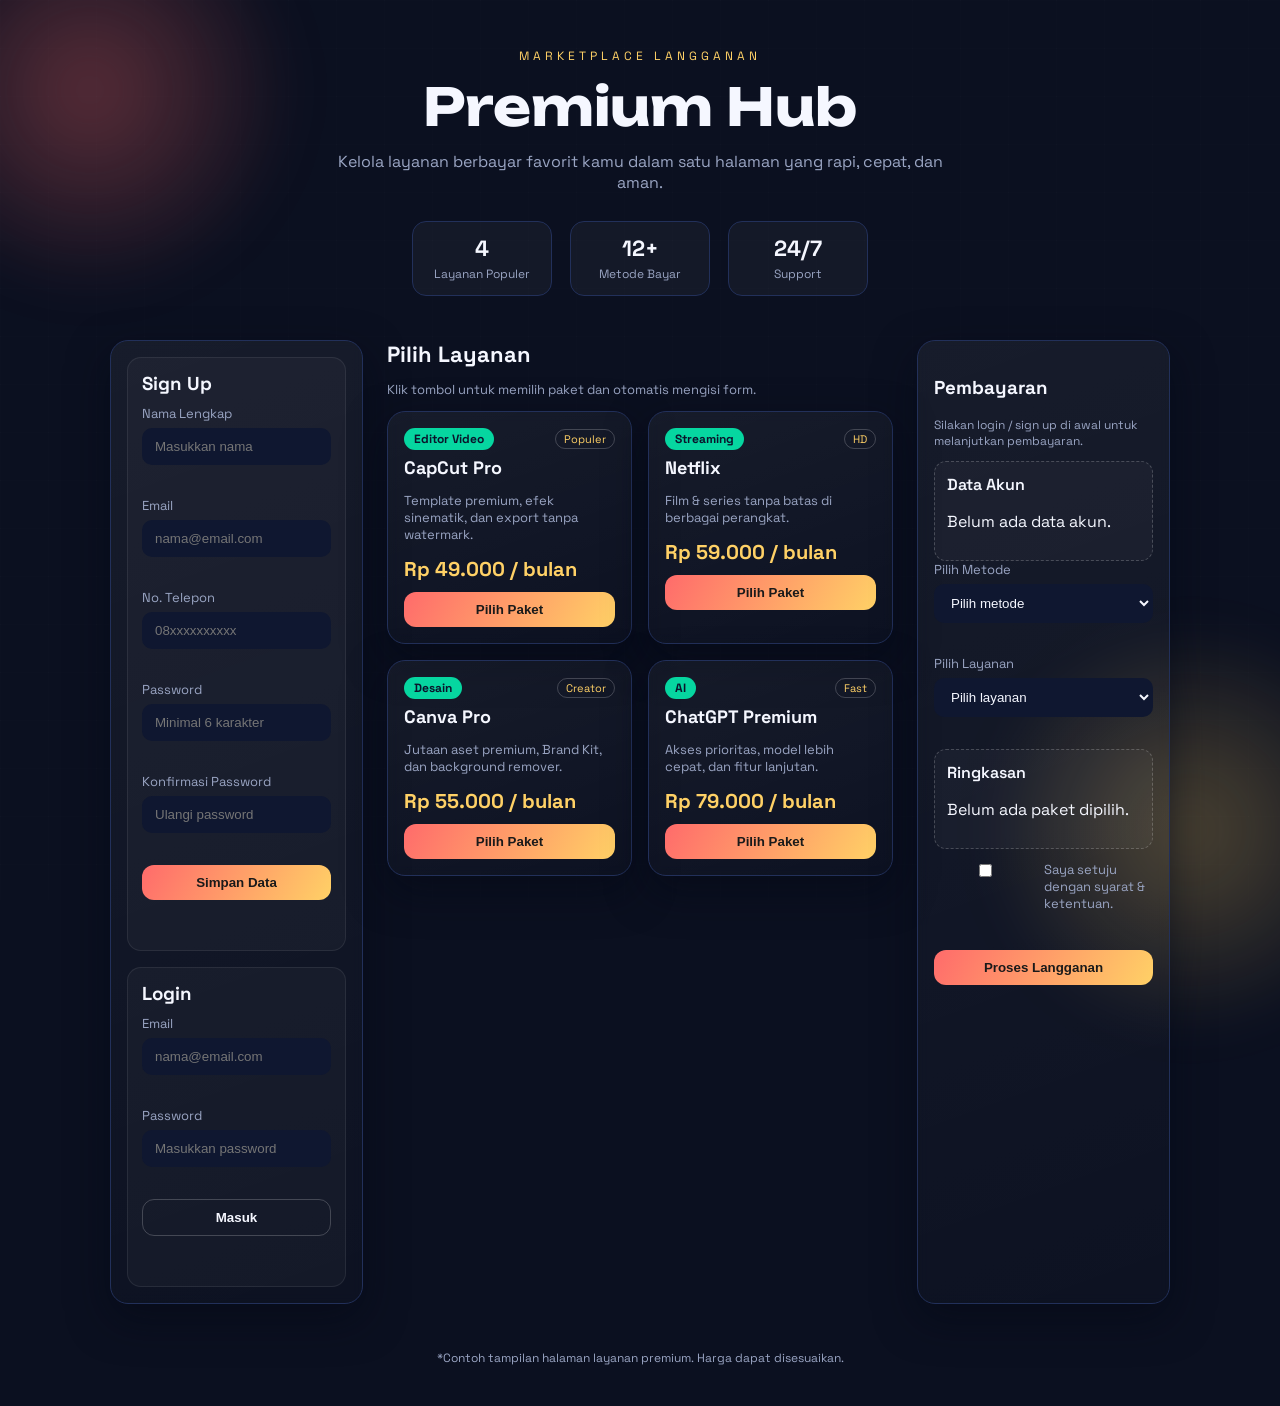
==== index.html @ 7f11943b "Add files via upload" ====
<!doctype html>
<html lang="id">
<head>
  <meta charset="utf-8" />
  <meta name="viewport" content="width=device-width, initial-scale=1" />
  <title>Premium Hub</title>
  <link rel="stylesheet" href="styles.css" />
</head>
<body>
  <div class="bg-orb orb-1"></div>
  <div class="bg-orb orb-2"></div>
  <div class="bg-grid"></div>

  <header class="hero">
    <p class="eyebrow">Marketplace Langganan</p>
    <h1>Premium Hub</h1>
    <p class="sub">Kelola layanan berbayar favorit kamu dalam satu halaman yang rapi, cepat, dan aman.</p>
    <div class="hero-stats">
      <div class="stat">
        <span class="stat-value">4</span>
        <span class="stat-label">Layanan Populer</span>
      </div>
      <div class="stat">
        <span class="stat-value">12+</span>
        <span class="stat-label">Metode Bayar</span>
      </div>
      <div class="stat">
        <span class="stat-value">24/7</span>
        <span class="stat-label">Support</span>
      </div>
    </div>
  </header>

  <main class="container">
    <aside class="card auth-panel">
      <div class="auth-grid">
        <div class="auth-card">
          <h3>Sign Up</h3>
          <form id="signup-form" novalidate>
            <div class="field-group" data-field="su-nama">
              <label for="su-nama">Nama Lengkap</label>
              <input id="su-nama" name="su-nama" type="text" placeholder="Masukkan nama" required />
              <small class="error"></small>
            </div>

            <div class="field-group" data-field="su-email">
              <label for="su-email">Email</label>
              <input id="su-email" name="su-email" type="email" placeholder="nama@email.com" required />
              <small class="error"></small>
            </div>

            <div class="field-group" data-field="su-telepon">
              <label for="su-telepon">No. Telepon</label>
              <input id="su-telepon" name="su-telepon" type="tel" placeholder="08xxxxxxxxxx" required />
              <small class="error"></small>
            </div>

            <div class="field-group" data-field="su-password">
              <label for="su-password">Password</label>
              <input id="su-password" name="su-password" type="password" placeholder="Minimal 6 karakter" required />
              <small class="error"></small>
            </div>

            <div class="field-group" data-field="su-confirm">
              <label for="su-confirm">Konfirmasi Password</label>
              <input id="su-confirm" name="su-confirm" type="password" placeholder="Ulangi password" required />
              <small class="error"></small>
            </div>

            <button class="btn" type="submit">Simpan Data</button>
            <p class="muted tiny" id="signup-message"></p>
          </form>
        </div>

        <div class="auth-card">
          <h3>Login</h3>
          <form id="login-form" novalidate>
            <div class="field-group" data-field="login-email">
              <label for="login-email">Email</label>
              <input id="login-email" name="login-email" type="email" placeholder="nama@email.com" required />
              <small class="error"></small>
            </div>

            <div class="field-group" data-field="login-password">
              <label for="login-password">Password</label>
              <input id="login-password" name="login-password" type="password" placeholder="Masukkan password" required />
              <small class="error"></small>
            </div>

            <button class="btn ghost" type="submit">Masuk</button>
            <p class="muted tiny" id="login-message"></p>
          </form>
        </div>
      </div>
    </aside>

    <section>
      <div class="section-title">
        <h2>Pilih Layanan</h2>
        <p class="muted">Klik tombol untuk memilih paket dan otomatis mengisi form.</p>
      </div>
      <div class="grid">
        <article class="card service" data-plan="CapCut Pro" data-price="49000">
          <div class="card-top">
            <span class="badge">Editor Video</span>
            <span class="tag">Populer</span>
          </div>
          <h3>CapCut Pro</h3>
          <p class="muted">Template premium, efek sinematik, dan export tanpa watermark.</p>
          <div class="price">Rp 49.000 / bulan</div>
          <button class="btn choose" type="button">Pilih Paket</button>
        </article>

        <article class="card service" data-plan="Netflix" data-price="59000">
          <div class="card-top">
            <span class="badge">Streaming</span>
            <span class="tag">HD</span>
          </div>
          <h3>Netflix</h3>
          <p class="muted">Film & series tanpa batas di berbagai perangkat.</p>
          <div class="price">Rp 59.000 / bulan</div>
          <button class="btn choose" type="button">Pilih Paket</button>
        </article>

        <article class="card service" data-plan="Canva Pro" data-price="55000">
          <div class="card-top">
            <span class="badge">Desain</span>
            <span class="tag">Creator</span>
          </div>
          <h3>Canva Pro</h3>
          <p class="muted">Jutaan aset premium, Brand Kit, dan background remover.</p>
          <div class="price">Rp 55.000 / bulan</div>
          <button class="btn choose" type="button">Pilih Paket</button>
        </article>

        <article class="card service" data-plan="ChatGPT Premium" data-price="79000">
          <div class="card-top">
            <span class="badge">AI</span>
            <span class="tag">Fast</span>
          </div>
          <h3>ChatGPT Premium</h3>
          <p class="muted">Akses prioritas, model lebih cepat, dan fitur lanjutan.</p>
          <div class="price">Rp 79.000 / bulan</div>
          <button class="btn choose" type="button">Pilih Paket</button>
        </article>
      </div>
    </section>

    <aside class="card form-card" id="payment-section">
      <h3>Pembayaran</h3>
      <p class="muted tiny">Silakan login / sign up di awal untuk melanjutkan pembayaran.</p>
      <div class="summary" id="account-summary">
        <p class="summary-title">Data Akun</p>
        <p class="summary-detail" id="account-text">Belum ada data akun.</p>
      </div>

      <form id="payment-form" novalidate>
        <div class="field-group" data-field="payment">
          <label for="payment">Pilih Metode</label>
          <select id="payment" name="payment" required>
            <option value="">Pilih metode</option>
            <option>Kartu Kredit / Debit</option>
            <option>Transfer Bank (VA)</option>
            <option>E-Wallet (OVO/DANA/GoPay)</option>
            <option>QRIS</option>
          </select>
          <small class="error"></small>
        </div>

        <div class="field-group" data-field="plan">
          <label for="plan">Pilih Layanan</label>
          <select id="plan" name="plan" required>
            <option value="">Pilih layanan</option>
            <option value="CapCut Pro">CapCut Pro</option>
            <option value="Netflix">Netflix</option>
            <option value="Canva Pro">Canva Pro</option>
            <option value="ChatGPT Premium">ChatGPT Premium</option>
          </select>
          <small class="error"></small>
        </div>

        <div class="summary" id="summary">
          <p class="summary-title">Ringkasan</p>
          <p class="summary-detail" id="summary-text">Belum ada paket dipilih.</p>
        </div>

        <label class="checkbox">
          <input id="agree" type="checkbox" />
          <span>Saya setuju dengan syarat & ketentuan.</span>
        </label>
        <small class="error" id="agree-error"></small>

        <button class="btn" id="submit-btn" type="submit">Proses Langganan</button>
        <p class="muted tiny" id="form-message"></p>
      </form>
    </aside>
  </main>

  <footer>
    *Contoh tampilan halaman layanan premium. Harga dapat disesuaikan.
  </footer>

  <div class="modal" id="invoice-modal" aria-hidden="true">
    <div class="modal-card" role="dialog" aria-modal="true" aria-labelledby="invoice-title">
      <div class="modal-head">
        <h3 id="invoice-title">Invoice Sementara</h3>
        <button class="icon-btn" id="close-invoice" type="button" aria-label="Tutup">✕</button>
      </div>
      <p class="muted">Periksa ringkasan pesanan kamu sebelum lanjut.</p>
      <div class="invoice-list" id="invoice-list"></div>
      <div class="modal-actions">
        <button class="btn ghost" id="close-invoice-2" type="button">Kembali</button>
        <button class="btn" id="go-checkout" type="button">Lanjut ke Checkout</button>
        <button class="btn whatsapp" id="send-whatsapp" type="button">Kirim ke WhatsApp</button>
      </div>
      <p class="muted tiny">*Invoice ini bersifat simulasi.</p>
    </div>
  </div>

  <script src="app.js"></script>
</body>
</html>
---- styles.css ----
@import url('https://fonts.googleapis.com/css2?family=Space+Grotesk:wght@400;500;600;700&family=Unbounded:wght@600;700&display=swap');

:root {
  --bg: #0b1020;
  --bg-2: #0f1730;
  --card: #151f3d;
  --accent: #ff6b6b;
  --accent-2: #ffd166;
  --accent-3: #06d6a0;
  --text: #f5f7ff;
  --muted: #9aa5c3;
  --border: #22305a;
  --shadow: rgba(4, 8, 20, 0.5);
}

* { box-sizing: border-box; }

body {
  margin: 0;
  font-family: "Space Grotesk", system-ui, -apple-system, Segoe UI, sans-serif;
  background: var(--bg);
  color: var(--text);
  min-height: 100vh;
  overflow-x: hidden;
}

.bg-orb {
  position: fixed;
  width: 420px;
  height: 420px;
  border-radius: 50%;
  filter: blur(30px);
  opacity: 0.55;
  z-index: -2;
}

.orb-1 {
  background: radial-gradient(circle, rgba(255, 107, 107, 0.6), transparent 70%);
  top: -120px;
  left: -120px;
}

.orb-2 {
  background: radial-gradient(circle, rgba(255, 209, 102, 0.5), transparent 70%);
  bottom: -140px;
  right: -120px;
}

.bg-grid {
  position: fixed;
  inset: 0;
  background-image: linear-gradient(rgba(255,255,255,0.03) 1px, transparent 1px),
                    linear-gradient(90deg, rgba(255,255,255,0.03) 1px, transparent 1px);
  background-size: 48px 48px;
  opacity: 0.35;
  z-index: -3;
}

.hero {
  text-align: center;
  padding: 48px 20px 24px;
}

.eyebrow {
  text-transform: uppercase;
  letter-spacing: 4px;
  font-size: 12px;
  color: var(--accent-2);
  margin: 0 0 10px;
}

.hero h1 {
  margin: 0 0 12px;
  font-family: "Unbounded", sans-serif;
  font-size: clamp(30px, 5vw, 52px);
}

.sub {
  margin: 0 auto;
  max-width: 640px;
  color: var(--muted);
}

.hero-stats {
  margin: 28px auto 0;
  display: flex;
  gap: 18px;
  justify-content: center;
  flex-wrap: wrap;
}

.stat {
  background: rgba(255,255,255,0.04);
  border: 1px solid var(--border);
  padding: 12px 18px;
  border-radius: 14px;
  min-width: 140px;
}

.stat-value {
  display: block;
  font-size: 22px;
  font-weight: 700;
}

.stat-label {
  color: var(--muted);
  font-size: 12px;
}

.container {
  max-width: 1100px;
  margin: 0 auto;
  padding: 20px;
  display: grid;
  grid-template-columns: 1fr 2fr 1fr;
  gap: 24px;
}

.section-title {
  margin-bottom: 12px;
}

.section-title h2 {
  margin: 0 0 6px;
  font-size: 22px;
}

.grid {
  display: grid;
  grid-template-columns: repeat(auto-fit, minmax(230px, 1fr));
  gap: 16px;
}

.card {
  background: linear-gradient(160deg, rgba(255,255,255,0.05), rgba(255,255,255,0.01));
  border: 1px solid var(--border);
  border-radius: 18px;
  padding: 16px;
  box-shadow: 0 15px 40px var(--shadow);
  backdrop-filter: blur(6px);
}

.card-top {
  display: flex;
  justify-content: space-between;
  align-items: center;
  margin-bottom: 6px;
}

.service h3 {
  margin: 0 0 6px;
  font-size: 18px;
}

.badge {
  display: inline-block;
  background: var(--accent-3);
  color: #0b132b;
  padding: 3px 10px;
  border-radius: 999px;
  font-size: 12px;
  font-weight: 700;
}

.tag {
  font-size: 11px;
  color: var(--accent-2);
  border: 1px solid rgba(255,255,255,0.2);
  padding: 2px 8px;
  border-radius: 999px;
}

.price {
  margin: 12px 0 10px;
  font-size: 20px;
  font-weight: 700;
  color: var(--accent-2);
}

.muted { color: var(--muted); font-size: 13px; }
.tiny { font-size: 12px; }

.btn {
  width: 100%;
  display: inline-flex;
  align-items: center;
  justify-content: center;
  padding: 10px 14px;
  border-radius: 12px;
  background: linear-gradient(120deg, var(--accent), var(--accent-2));
  color: #1a1a1a;
  font-weight: 700;
  text-decoration: none;
  border: none;
  cursor: pointer;
  transition: transform 0.2s ease, box-shadow 0.2s ease;
}

.btn:hover {
  transform: translateY(-2px);
  box-shadow: 0 10px 20px rgba(255, 107, 107, 0.3);
}

.btn.ghost {
  background: transparent;
  color: var(--text);
  border: 1px solid rgba(255,255,255,0.2);
  box-shadow: none;
}

.btn.ghost:hover {
  transform: none;
  box-shadow: none;
  border-color: var(--accent-2);
}

.btn.whatsapp {
  background: linear-gradient(120deg, #25d366, #15a24f);
  color: #0b1020;
}

.btn.whatsapp:hover {
  box-shadow: 0 10px 20px rgba(37, 211, 102, 0.3);
}

.form-card {
  position: sticky;
  top: 20px;
}

.auth-panel {
  position: sticky;
  top: 20px;
  height: fit-content;
}

.auth-grid {
  display: grid;
  gap: 16px;
}

.auth-card {
  background: rgba(255,255,255,0.03);
  border: 1px solid rgba(255,255,255,0.08);
  border-radius: 14px;
  padding: 14px;
}

.auth-card h3 {
  margin: 0 0 10px;
}

.form-head {
  display: flex;
  justify-content: space-between;
  align-items: center;
  gap: 12px;
  margin-bottom: 12px;
}

.mode-toggle {
  background: rgba(255,255,255,0.05);
  padding: 4px;
  border-radius: 999px;
  display: inline-flex;
  gap: 6px;
}

.mode-btn {
  border: none;
  background: transparent;
  color: var(--muted);
  padding: 6px 12px;
  border-radius: 999px;
  cursor: pointer;
  font-weight: 600;
}

.mode-btn.active {
  background: rgba(255,255,255,0.15);
  color: var(--text);
}

form {
  display: grid;
  gap: 12px;
}

label { font-size: 13px; color: var(--muted); }

input, select {
  width: 100%;
  padding: 10px 12px;
  border-radius: 10px;
  border: 1px solid transparent;
  background: var(--bg-2);
  color: var(--text);
  outline: none;
  transition: border 0.2s ease, box-shadow 0.2s ease;
}

input:focus, select:focus {
  border-color: var(--accent-2);
  box-shadow: 0 0 0 3px rgba(255, 209, 102, 0.15);
}

.field-group {
  display: grid;
  gap: 6px;
}

.error {
  color: #ff9aa2;
  font-size: 12px;
  min-height: 14px;
}

.divider {
  height: 1px;
  background: var(--border);
  margin: 6px 0;
}

.summary {
  border: 1px dashed rgba(255,255,255,0.2);
  border-radius: 12px;
  padding: 12px;
  background: rgba(255,255,255,0.03);
}

.summary-title {
  margin: 0 0 6px;
  font-weight: 600;
}

.checkbox {
  display: flex;
  gap: 8px;
  align-items: flex-start;
  font-size: 13px;
  color: var(--muted);
}

footer {
  text-align: center;
  color: var(--muted);
  padding: 26px 12px 40px;
  font-size: 12px;
}

.modal {
  position: fixed;
  inset: 0;
  background: rgba(6, 10, 24, 0.7);
  display: grid;
  place-items: center;
  opacity: 0;
  pointer-events: none;
  transition: opacity 0.2s ease;
  padding: 20px;
  z-index: 50;
}

.modal.open {
  opacity: 1;
  pointer-events: auto;
}

.modal-card {
  width: min(560px, 92vw);
  background: var(--card);
  border: 1px solid var(--border);
  border-radius: 16px;
  padding: 18px;
  box-shadow: 0 20px 60px rgba(0,0,0,0.4);
}

.modal-head {
  display: flex;
  justify-content: space-between;
  align-items: center;
  gap: 12px;
  margin-bottom: 8px;
}

.icon-btn {
  border: none;
  background: transparent;
  color: var(--muted);
  font-size: 18px;
  cursor: pointer;
}

.invoice-list {
  margin: 14px 0;
  display: grid;
  gap: 8px;
}

.invoice-item {
  display: flex;
  justify-content: space-between;
  gap: 16px;
  padding: 10px 12px;
  border-radius: 12px;
  background: rgba(255,255,255,0.04);
  border: 1px solid rgba(255,255,255,0.08);
  font-size: 13px;
}

.invoice-item span:last-child {
  font-weight: 600;
}

.modal-actions {
  display: grid;
  gap: 10px;
  margin-top: 12px;
}

.checkout {
  max-width: 920px;
  margin: 0 auto;
  padding: 40px 20px 80px;
}

.checkout-header {
  text-align: center;
  margin-bottom: 20px;
}

.checkout-grid {
  display: grid;
  grid-template-columns: 1.3fr 1fr;
  gap: 20px;
}

.checkout-card {
  background: rgba(255,255,255,0.04);
  border: 1px solid var(--border);
  border-radius: 16px;
  padding: 16px;
}

.checkout-card h3 {
  margin: 0 0 10px;
}

.checkout-note {
  font-size: 12px;
  color: var(--muted);
}

@media (max-width: 980px) {
  .container { grid-template-columns: 1fr; }
  .form-card { position: static; }
  .auth-panel { position: static; }
  .checkout-grid { grid-template-columns: 1fr; }
}

@media (max-width: 600px) {
  .hero-stats { flex-direction: column; align-items: center; }
}
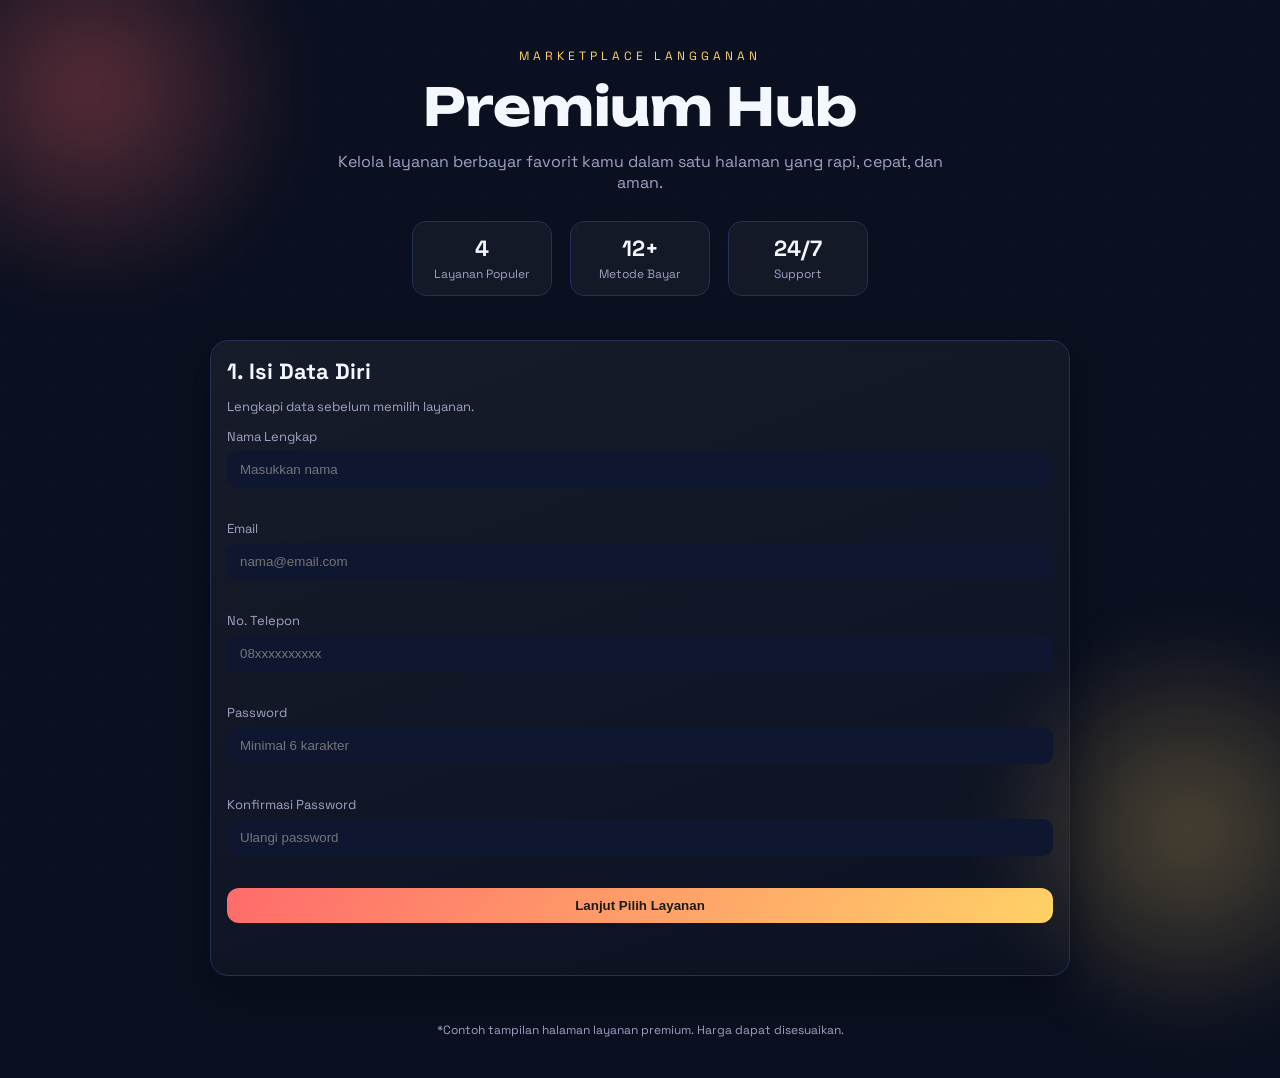
==== commit af90b0b1: "Add files via upload" ====
--- a/index.html
+++ b/index.html
@@ -31,73 +31,52 @@
     </div>
   </header>
 
-  <main class="container">
-    <aside class="card auth-panel">
-      <div class="auth-grid">
-        <div class="auth-card">
-          <h3>Sign Up</h3>
-          <form id="signup-form" novalidate>
-            <div class="field-group" data-field="su-nama">
-              <label for="su-nama">Nama Lengkap</label>
-              <input id="su-nama" name="su-nama" type="text" placeholder="Masukkan nama" required />
-              <small class="error"></small>
-            </div>
-
-            <div class="field-group" data-field="su-email">
-              <label for="su-email">Email</label>
-              <input id="su-email" name="su-email" type="email" placeholder="nama@email.com" required />
-              <small class="error"></small>
-            </div>
-
-            <div class="field-group" data-field="su-telepon">
-              <label for="su-telepon">No. Telepon</label>
-              <input id="su-telepon" name="su-telepon" type="tel" placeholder="08xxxxxxxxxx" required />
-              <small class="error"></small>
-            </div>
-
-            <div class="field-group" data-field="su-password">
-              <label for="su-password">Password</label>
-              <input id="su-password" name="su-password" type="password" placeholder="Minimal 6 karakter" required />
-              <small class="error"></small>
-            </div>
-
-            <div class="field-group" data-field="su-confirm">
-              <label for="su-confirm">Konfirmasi Password</label>
-              <input id="su-confirm" name="su-confirm" type="password" placeholder="Ulangi password" required />
-              <small class="error"></small>
-            </div>
-
-            <button class="btn" type="submit">Simpan Data</button>
-            <p class="muted tiny" id="signup-message"></p>
-          </form>
-        </div>
-
-        <div class="auth-card">
-          <h3>Login</h3>
-          <form id="login-form" novalidate>
-            <div class="field-group" data-field="login-email">
-              <label for="login-email">Email</label>
-              <input id="login-email" name="login-email" type="email" placeholder="nama@email.com" required />
-              <small class="error"></small>
-            </div>
-
-            <div class="field-group" data-field="login-password">
-              <label for="login-password">Password</label>
-              <input id="login-password" name="login-password" type="password" placeholder="Masukkan password" required />
-              <small class="error"></small>
-            </div>
-
-            <button class="btn ghost" type="submit">Masuk</button>
-            <p class="muted tiny" id="login-message"></p>
-          </form>
-        </div>
-      </div>
-    </aside>
-
-    <section>
+  <main class="container flow">
+    <section class="card step active" id="step-account">
       <div class="section-title">
-        <h2>Pilih Layanan</h2>
-        <p class="muted">Klik tombol untuk memilih paket dan otomatis mengisi form.</p>
+        <h2>1. Isi Data Diri</h2>
+        <p class="muted">Lengkapi data sebelum memilih layanan.</p>
+      </div>
+      <form id="account-form" novalidate>
+        <div class="field-group" data-field="su-nama">
+          <label for="su-nama">Nama Lengkap</label>
+          <input id="su-nama" name="su-nama" type="text" placeholder="Masukkan nama" required />
+          <small class="error"></small>
+        </div>
+
+        <div class="field-group" data-field="su-email">
+          <label for="su-email">Email</label>
+          <input id="su-email" name="su-email" type="email" placeholder="nama@email.com" required />
+          <small class="error"></small>
+        </div>
+
+        <div class="field-group" data-field="su-telepon">
+          <label for="su-telepon">No. Telepon</label>
+          <input id="su-telepon" name="su-telepon" type="tel" placeholder="08xxxxxxxxxx" required />
+          <small class="error"></small>
+        </div>
+
+        <div class="field-group" data-field="su-password">
+          <label for="su-password">Password</label>
+          <input id="su-password" name="su-password" type="password" placeholder="Minimal 6 karakter" required />
+          <small class="error"></small>
+        </div>
+
+        <div class="field-group" data-field="su-confirm">
+          <label for="su-confirm">Konfirmasi Password</label>
+          <input id="su-confirm" name="su-confirm" type="password" placeholder="Ulangi password" required />
+          <small class="error"></small>
+        </div>
+
+        <button class="btn" type="submit">Lanjut Pilih Layanan</button>
+        <p class="muted tiny" id="account-message"></p>
+      </form>
+    </section>
+
+    <section class="step" id="step-products">
+      <div class="section-title">
+        <h2>2. Pilih Layanan</h2>
+        <p class="muted">Klik tombol untuk memilih paket favorit.</p>
       </div>
       <div class="grid">
         <article class="card service" data-plan="CapCut Pro" data-price="49000">
@@ -146,9 +125,12 @@
       </div>
     </section>
 
-    <aside class="card form-card" id="payment-section">
-      <h3>Pembayaran</h3>
-      <p class="muted tiny">Silakan login / sign up di awal untuk melanjutkan pembayaran.</p>
+    <section class="card step" id="step-payment">
+      <div class="section-title">
+        <h2>3. Metode Pembayaran</h2>
+        <p class="muted">Konfirmasi pembayaran dan lanjut ke invoice.</p>
+      </div>
+
       <div class="summary" id="account-summary">
         <p class="summary-title">Data Akun</p>
         <p class="summary-detail" id="account-text">Belum ada data akun.</p>
@@ -193,8 +175,15 @@
         <button class="btn" id="submit-btn" type="submit">Proses Langganan</button>
         <p class="muted tiny" id="form-message"></p>
       </form>
-    </aside>
+    </section>
   </main>
+
+  <div class="loading" id="loading" aria-hidden="true">
+    <div class="loading-card">
+      <div class="spinner"></div>
+      <p id="loading-text">Memuat...</p>
+    </div>
+  </div>
 
   <footer>
     *Contoh tampilan halaman layanan premium. Harga dapat disesuaikan.
--- a/styles.css
+++ b/styles.css
@@ -113,7 +113,7 @@
   margin: 0 auto;
   padding: 20px;
   display: grid;
-  grid-template-columns: 1fr 2fr 1fr;
+  grid-template-columns: 1fr;
   gap: 24px;
 }
 
@@ -229,12 +229,6 @@
   top: 20px;
 }
 
-.auth-panel {
-  position: sticky;
-  top: 20px;
-  height: fit-content;
-}
-
 .auth-grid {
   display: grid;
   gap: 16px;
@@ -249,6 +243,65 @@
 
 .auth-card h3 {
   margin: 0 0 10px;
+}
+
+.flow {
+  max-width: 900px;
+}
+
+.step {
+  display: none;
+}
+
+.step.active {
+  display: block;
+  animation: stepIn 0.4s ease;
+}
+
+@keyframes stepIn {
+  from { opacity: 0; transform: translateY(8px); }
+  to { opacity: 1; transform: translateY(0); }
+}
+
+.loading {
+  position: fixed;
+  inset: 0;
+  background: rgba(6, 10, 24, 0.7);
+  display: grid;
+  place-items: center;
+  opacity: 0;
+  pointer-events: none;
+  transition: opacity 0.2s ease;
+  z-index: 60;
+}
+
+.loading.show {
+  opacity: 1;
+  pointer-events: auto;
+}
+
+.loading-card {
+  background: var(--card);
+  border: 1px solid var(--border);
+  padding: 18px 22px;
+  border-radius: 14px;
+  display: grid;
+  gap: 10px;
+  text-align: center;
+}
+
+.spinner {
+  width: 34px;
+  height: 34px;
+  border-radius: 50%;
+  border: 3px solid rgba(255,255,255,0.2);
+  border-top-color: var(--accent-2);
+  animation: spin 0.9s linear infinite;
+  margin: 0 auto;
+}
+
+@keyframes spin {
+  to { transform: rotate(360deg); }
 }
 
 .form-head {
@@ -455,7 +508,6 @@
 @media (max-width: 980px) {
   .container { grid-template-columns: 1fr; }
   .form-card { position: static; }
-  .auth-panel { position: static; }
   .checkout-grid { grid-template-columns: 1fr; }
 }
 
